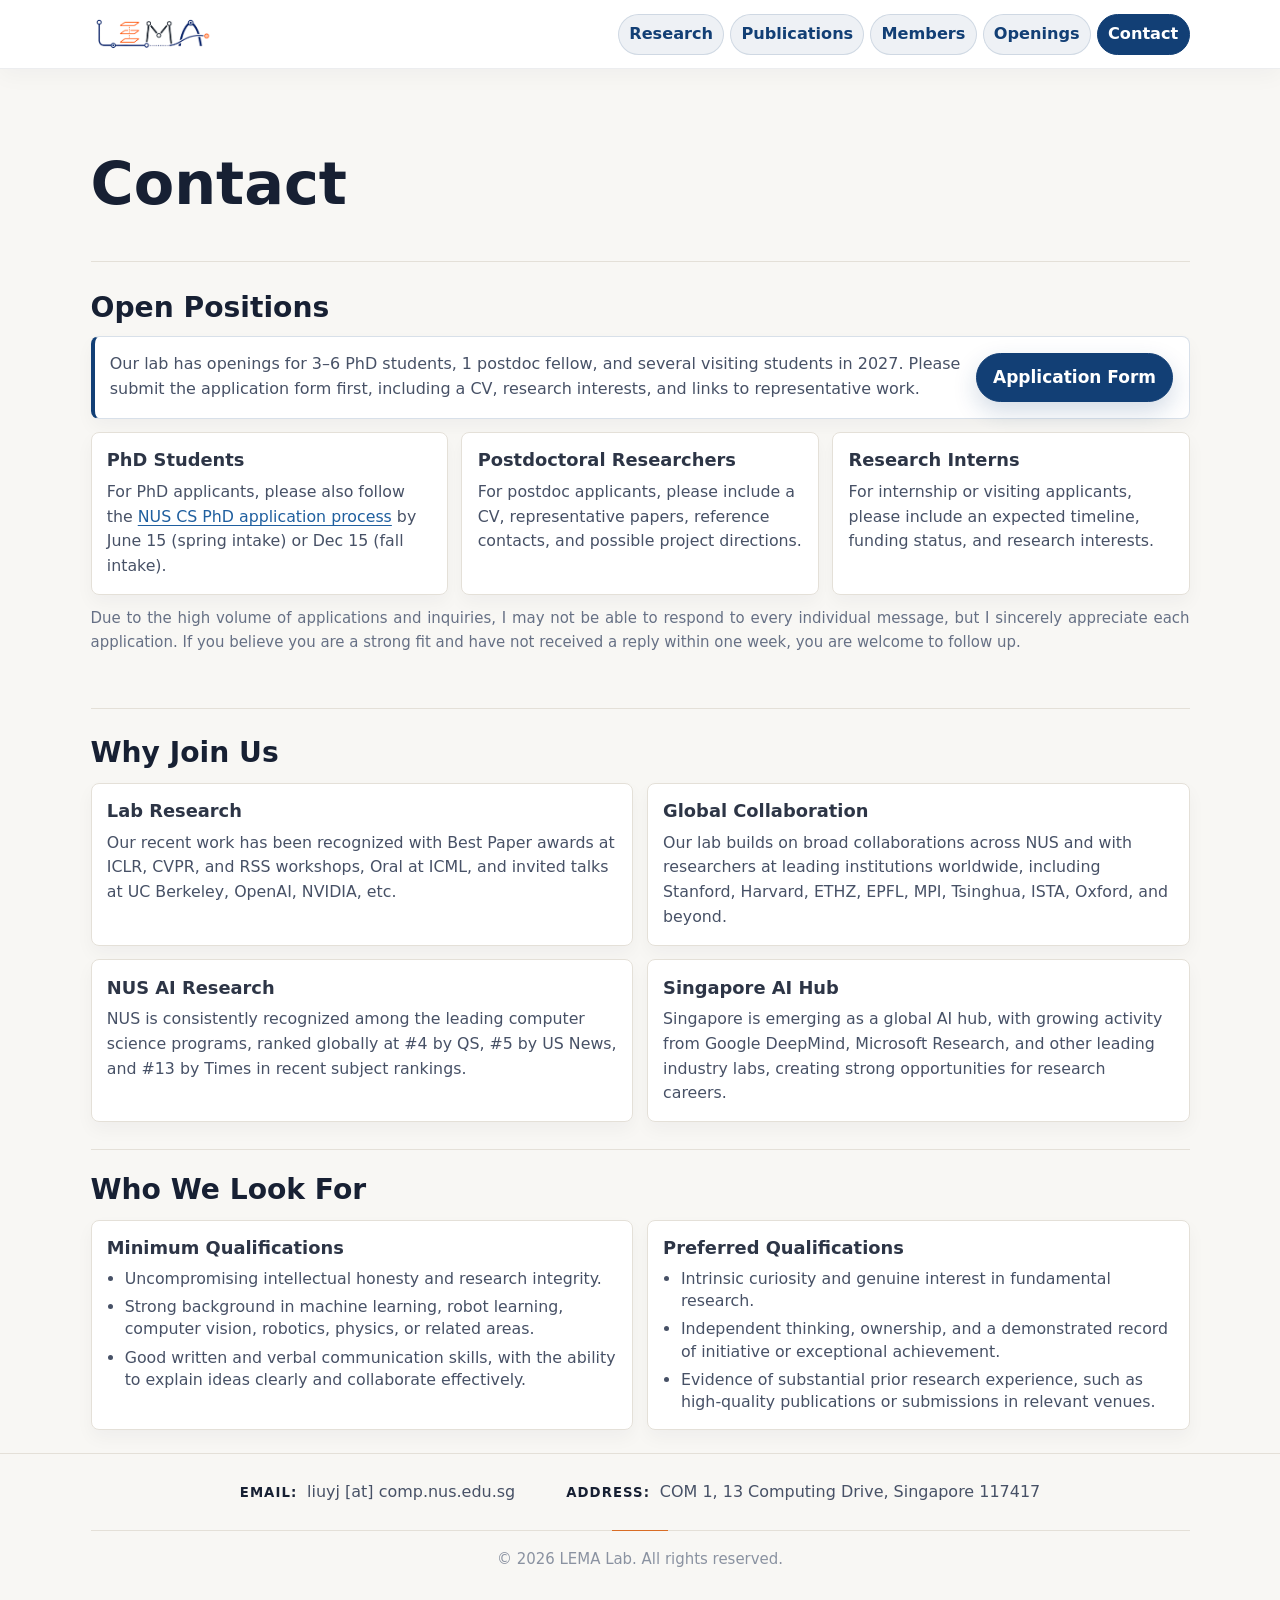
==== contact.html @ c8503636 "Built site for gh-pages" ====
<!DOCTYPE html>
<html xmlns="http://www.w3.org/1999/xhtml" lang="en" xml:lang="en"><head>

<meta charset="utf-8">
<meta name="generator" content="quarto-1.9.38">

<meta name="viewport" content="width=device-width, initial-scale=1.0, user-scalable=yes">

<meta name="description" content="Contact and recruiting information for LEMA Lab at the National University of Singapore.">

<title>Contact – LEMA Lab</title>
<style>
/* Default styles provided by pandoc.
** See https://pandoc.org/MANUAL.html#variables-for-html for config info.
*/
code{white-space: pre-wrap;}
span.smallcaps{font-variant: small-caps;}
div.columns{display: flex; gap: min(4vw, 1.5em);}
div.column{flex: auto; overflow-x: auto;}
div.hanging-indent{margin-left: 1.5em; text-indent: -1.5em;}
ul.task-list{list-style: none;}
ul.task-list li input[type="checkbox"] {
  width: 0.8em;
  margin: 0 0.8em 0.2em -1em; /* quarto-specific, see https://github.com/quarto-dev/quarto-cli/issues/4556 */ 
  vertical-align: middle;
}
</style>


<script src="site_libs/quarto-nav/quarto-nav.js"></script>
<script src="site_libs/quarto-nav/headroom.min.js"></script>
<script src="site_libs/clipboard/clipboard.min.js"></script>
<script src="site_libs/quarto-html/quarto.js" type="module"></script>
<script src="site_libs/quarto-html/tabsets/tabsets.js" type="module"></script>
<script src="site_libs/quarto-html/popper.min.js"></script>
<script src="site_libs/quarto-html/tippy.umd.min.js"></script>
<link href="site_libs/quarto-html/tippy.css" rel="stylesheet">
<link href="site_libs/quarto-html/quarto-syntax-highlighting-15634bcf2e68342d4ad2dfa704d543f6.css" rel="stylesheet" id="quarto-text-highlighting-styles">
<script src="site_libs/bootstrap/bootstrap.min.js"></script>
<link href="site_libs/bootstrap/bootstrap-icons.css" rel="stylesheet">
<link href="site_libs/bootstrap/bootstrap-5aab23c3604a53a298ae22b3d531b8c1.min.css" rel="stylesheet" append-hash="true" id="quarto-bootstrap" data-mode="light">
<script id="quarto-search-options" type="application/json">{
  "language": {
    "search-no-results-text": "No results",
    "search-matching-documents-text": "matching documents",
    "search-copy-link-title": "Copy link to search",
    "search-hide-matches-text": "Hide additional matches",
    "search-more-match-text": "more match in this document",
    "search-more-matches-text": "more matches in this document",
    "search-clear-button-title": "Clear",
    "search-text-placeholder": "",
    "search-detached-cancel-button-title": "Cancel",
    "search-submit-button-title": "Submit",
    "search-label": "Search"
  }
}</script>
<style>html{ scroll-behavior: smooth; }</style>


</head>

<body class="nav-fixed quarto-light">

<div id="quarto-search-results"></div>
  <header id="quarto-header" class="headroom fixed-top">
    <nav class="navbar navbar-expand-lg " data-bs-theme="dark">
      <div class="navbar-container container-fluid">
      <div class="navbar-brand-container mx-auto">
    <a href="./index.html" class="navbar-brand navbar-brand-logo">
    <img src="./images/lema.png" alt="LEMA Lab" class="navbar-logo light-content">
    <img src="./images/lema.png" alt="LEMA Lab" class="navbar-logo dark-content">
    </a>
    <a class="navbar-brand" href="./index.html">
    <span class="navbar-title">LEMA Lab</span>
    </a>
  </div>
          <button class="navbar-toggler" type="button" data-bs-toggle="collapse" data-bs-target="#navbarCollapse" aria-controls="navbarCollapse" role="menu" aria-expanded="false" aria-label="Toggle navigation" onclick="if (window.quartoToggleHeadroom) { window.quartoToggleHeadroom(); }">
  <span class="navbar-toggler-icon"></span>
</button>
          <div class="collapse navbar-collapse" id="navbarCollapse">
            <ul class="navbar-nav navbar-nav-scroll ms-auto">
  <li class="nav-item">
    <a class="nav-link" href="./index.html#research"> 
<span class="menu-text">Research</span></a>
  </li>  
  <li class="nav-item">
    <a class="nav-link" href="./index.html#publications"> 
<span class="menu-text">Publications</span></a>
  </li>  
  <li class="nav-item">
    <a class="nav-link" href="./index.html#members"> 
<span class="menu-text">Members</span></a>
  </li>  
  <li class="nav-item">
    <a class="nav-link" href="./contact.html#openings"> 
<span class="menu-text">Openings</span></a>
  </li>  
  <li class="nav-item">
    <a class="nav-link active" href="./contact.html" aria-current="page"> 
<span class="menu-text">Contact</span></a>
  </li>  
</ul>
          </div> <!-- /navcollapse -->
            <div class="quarto-navbar-tools">
</div>
      </div> <!-- /container-fluid -->
    </nav>
</header>
<!-- content -->
<div id="quarto-content" class="quarto-container page-columns page-rows-contents page-layout-full page-navbar">
<!-- sidebar -->
<!-- margin-sidebar -->
    
<!-- main -->
<main class="content column-page" id="quarto-document-content">

<header id="title-block-header" class="quarto-title-block default">
<div class="quarto-title">
<h1 class="title">Contact</h1>
</div>

<div>
  <div class="description">
    Contact and recruiting information for LEMA Lab at the National University of Singapore.
  </div>
</div>


<div class="quarto-title-meta column-page">

    
  
    
  </div>
  


</header>


<section id="contact" class="level1 page-hero">
<h1>Contact</h1>
</section>
<section id="openings">
<section id="open-positions" class="level2 section-heading">
<h2 data-anchor-id="open-positions">Open Positions</h2>
</section>
<div class="application-callout">
<div class="application-copy">
<p>Our lab has openings for 3–6 PhD students, 1 postdoc fellow, and several visiting students in 2027. Please submit the application form first, including a CV, research interests, and links to representative work.</p>
</div>
<div class="application-action">
<p><a href="https://forms.office.com/r/xrW0nmy1Gi?origin=lprLink" class="btn btn-primary">Application Form</a></p>
</div>
</div>
<div class="opportunity-grid">
<section id="phd-students" class="level3 opportunity-card">
<h3 data-anchor-id="phd-students">PhD Students</h3>
<p>For PhD applicants, please also follow the <a href="https://www.comp.nus.edu.sg/programmes/pg/phdcs/application/#deadline">NUS CS PhD application process</a> by June 15 (spring intake) or Dec 15 (fall intake).</p>
</section>
<section id="postdoctoral-researchers" class="level3 opportunity-card">
<h3 data-anchor-id="postdoctoral-researchers">Postdoctoral Researchers</h3>
<p>For postdoc applicants, please include a CV, representative papers, reference contacts, and possible project directions.</p>
</section>
<section id="research-interns" class="level3 opportunity-card">
<h3 data-anchor-id="research-interns">Research Interns</h3>
<p>For internship or visiting applicants, please include an expected timeline, funding status, and research interests.</p>
</section>
</div>
<div class="application-note">
<p>Due to the high volume of applications and inquiries, I may not be able to respond to every individual message, but I sincerely appreciate each application. If you believe you are a strong fit and have not received a reply within one week, you are welcome to follow up.</p>
</div>
</section>
<section class="why-section">
<section id="why-join-us" class="level2 section-heading">
<h2 data-anchor-id="why-join-us">Why Join Us</h2>
</section>
<div class="why-grid">
<section id="lab-research" class="level3 why-card">
<h3 data-anchor-id="lab-research">Lab Research</h3>
<p>Our recent work has been recognized with Best Paper awards at ICLR, CVPR, and RSS workshops, Oral at ICML, and invited talks at UC Berkeley, OpenAI, NVIDIA, etc.</p>
</section>
<section id="global-collaboration" class="level3 why-card">
<h3 data-anchor-id="global-collaboration">Global Collaboration</h3>
<p>Our lab builds on broad collaborations across NUS and with researchers at leading institutions worldwide, including Stanford, Harvard, ETHZ, EPFL, MPI, Tsinghua, ISTA, Oxford, and beyond.</p>
</section>
<section id="nus-ai-research" class="level3 why-card">
<h3 data-anchor-id="nus-ai-research">NUS AI Research</h3>
<p>NUS is consistently recognized among the leading computer science programs, ranked globally at #4 by QS, #5 by US News, and #13 by Times in recent subject rankings.</p>
</section>
<section id="singapore-ai-hub" class="level3 why-card">
<h3 data-anchor-id="singapore-ai-hub">Singapore AI Hub</h3>
<p>Singapore is emerging as a global AI hub, with growing activity from Google DeepMind, Microsoft Research, and other leading industry labs, creating strong opportunities for research careers.</p>
</section>
</div>
</section>
<section class="look-for-section">
<section id="who-we-look-for" class="level2 section-heading">
<h2 data-anchor-id="who-we-look-for">Who We Look For</h2>
</section>
<div class="qualification-grid">
<section id="minimum-qualifications" class="level3 qualification-card">
<h3 data-anchor-id="minimum-qualifications">Minimum Qualifications</h3>
<ul>
<li>Uncompromising intellectual honesty and research integrity.</li>
<li>Strong background in machine learning, robot learning, computer vision, robotics, physics, or related areas.</li>
<li>Good written and verbal communication skills, with the ability to explain ideas clearly and collaborate effectively.</li>
</ul>
</section>
<section id="preferred-qualifications" class="level3 qualification-card">
<h3 data-anchor-id="preferred-qualifications">Preferred Qualifications</h3>
<ul>
<li>Intrinsic curiosity and genuine interest in fundamental research.</li>
<li>Independent thinking, ownership, and a demonstrated record of initiative or exceptional achievement.</li>
<li>Evidence of substantial prior research experience, such as high-quality publications or submissions in relevant venues.</li>
</ul>
</section>
</div>
</section>
<section class="contact-overview">
<div class="contact-card general-contact">
<div class="contact-details">
<div class="contact-detail">
<p><strong>Email:</strong> liuyj [at] comp.nus.edu.sg</p>
</div>
<div class="contact-detail">
<p><strong>Address:</strong> COM 1, 13 Computing Drive, Singapore 117417</p>
</div>
</div>
</div>
</section>
<div class="site-footer">
<div class="footer-copyright">
<p>© 2026 LEMA Lab. All rights reserved.</p>
</div>
</div>



</main> <!-- /main -->
<script id="quarto-html-after-body" type="application/javascript">
  window.document.addEventListener("DOMContentLoaded", function (event) {
    const isCodeAnnotation = (el) => {
      for (const clz of el.classList) {
        if (clz.startsWith('code-annotation-')) {                     
          return true;
        }
      }
      return false;
    }
    const onCopySuccess = function(e) {
      // button target
      const button = e.trigger;
      // don't keep focus
      button.blur();
      // flash "checked"
      button.classList.add('code-copy-button-checked');
      var currentTitle = button.getAttribute("title");
      button.setAttribute("title", "Copied!");
      let tooltip;
      if (window.bootstrap) {
        button.setAttribute("data-bs-toggle", "tooltip");
        button.setAttribute("data-bs-placement", "left");
        button.setAttribute("data-bs-title", "Copied!");
        tooltip = new bootstrap.Tooltip(button, 
          { trigger: "manual", 
            customClass: "code-copy-button-tooltip",
            offset: [0, -8]});
        tooltip.show();    
      }
      setTimeout(function() {
        if (tooltip) {
          tooltip.hide();
          button.removeAttribute("data-bs-title");
          button.removeAttribute("data-bs-toggle");
          button.removeAttribute("data-bs-placement");
        }
        button.setAttribute("title", currentTitle);
        button.classList.remove('code-copy-button-checked');
      }, 1000);
      // clear code selection
      e.clearSelection();
    }
    const getTextToCopy = function(trigger) {
      const outerScaffold = trigger.parentElement.cloneNode(true);
      const codeEl = outerScaffold.querySelector('code');
      for (const childEl of codeEl.children) {
        if (isCodeAnnotation(childEl)) {
          childEl.remove();
        }
      }
      return codeEl.innerText;
    }
    const clipboard = new window.ClipboardJS('.code-copy-button:not([data-in-quarto-modal])', {
      text: getTextToCopy
    });
    clipboard.on('success', onCopySuccess);
    if (window.document.getElementById('quarto-embedded-source-code-modal')) {
      const clipboardModal = new window.ClipboardJS('.code-copy-button[data-in-quarto-modal]', {
        text: getTextToCopy,
        container: window.document.getElementById('quarto-embedded-source-code-modal')
      });
      clipboardModal.on('success', onCopySuccess);
    }
      var localhostRegex = new RegExp(/^(?:http|https):\/\/localhost\:?[0-9]*\//);
      var mailtoRegex = new RegExp(/^mailto:/);
        var filterRegex = new RegExp("https:\/\/lema-nus\.github\.io\/");
      var isInternal = (href) => {
          return filterRegex.test(href) || localhostRegex.test(href) || mailtoRegex.test(href);
      }
      // Inspect non-navigation links and adorn them if external
     var links = window.document.querySelectorAll('a[href]:not(.nav-link):not(.navbar-brand):not(.toc-action):not(.sidebar-link):not(.sidebar-item-toggle):not(.pagination-link):not(.no-external):not([aria-hidden]):not(.dropdown-item):not(.quarto-navigation-tool):not(.about-link)');
      for (var i=0; i<links.length; i++) {
        const link = links[i];
        if (!isInternal(link.href)) {
          // undo the damage that might have been done by quarto-nav.js in the case of
          // links that we want to consider external
          if (link.dataset.originalHref !== undefined) {
            link.href = link.dataset.originalHref;
          }
            // target, if specified
            link.setAttribute("target", "_blank");
            if (link.getAttribute("rel") === null) {
              link.setAttribute("rel", "noopener");
            }
        }
      }
    function tippyHover(el, contentFn, onTriggerFn, onUntriggerFn) {
      const config = {
        allowHTML: true,
        maxWidth: 500,
        delay: 100,
        arrow: false,
        appendTo: function(el) {
            return el.parentElement;
        },
        interactive: true,
        interactiveBorder: 10,
        theme: 'quarto',
        placement: 'bottom-start',
      };
      if (contentFn) {
        config.content = contentFn;
      }
      if (onTriggerFn) {
        config.onTrigger = onTriggerFn;
      }
      if (onUntriggerFn) {
        config.onUntrigger = onUntriggerFn;
      }
      window.tippy(el, config); 
    }
    const noterefs = window.document.querySelectorAll('a[role="doc-noteref"]');
    for (var i=0; i<noterefs.length; i++) {
      const ref = noterefs[i];
      tippyHover(ref, function() {
        // use id or data attribute instead here
        let href = ref.getAttribute('data-footnote-href') || ref.getAttribute('href');
        try { href = new URL(href).hash; } catch {}
        const id = href.replace(/^#\/?/, "");
        const note = window.document.getElementById(id);
        if (note) {
          return note.innerHTML;
        } else {
          return "";
        }
      });
    }
    const xrefs = window.document.querySelectorAll('a.quarto-xref');
    const processXRef = (id, note) => {
      // Strip column container classes
      const stripColumnClz = (el) => {
        el.classList.remove("page-full", "page-columns");
        if (el.children) {
          for (const child of el.children) {
            stripColumnClz(child);
          }
        }
      }
      stripColumnClz(note)
      if (id === null || id.startsWith('sec-')) {
        // Special case sections, only their first couple elements
        const container = document.createElement("div");
        if (note.children && note.children.length > 2) {
          container.appendChild(note.children[0].cloneNode(true));
          for (let i = 1; i < note.children.length; i++) {
            const child = note.children[i];
            if (child.tagName === "P" && child.innerText === "") {
              continue;
            } else {
              container.appendChild(child.cloneNode(true));
              break;
            }
          }
          if (window.Quarto?.typesetMath) {
            window.Quarto.typesetMath(container);
          }
          return container.innerHTML
        } else {
          if (window.Quarto?.typesetMath) {
            window.Quarto.typesetMath(note);
          }
          return note.innerHTML;
        }
      } else {
        // Remove any anchor links if they are present
        const anchorLink = note.querySelector('a.anchorjs-link');
        if (anchorLink) {
          anchorLink.remove();
        }
        if (window.Quarto?.typesetMath) {
          window.Quarto.typesetMath(note);
        }
        if (note.classList.contains("callout")) {
          return note.outerHTML;
        } else {
          return note.innerHTML;
        }
      }
    }
    for (var i=0; i<xrefs.length; i++) {
      const xref = xrefs[i];
      tippyHover(xref, undefined, function(instance) {
        instance.disable();
        let url = xref.getAttribute('href');
        let hash = undefined; 
        if (url.startsWith('#')) {
          hash = url;
        } else {
          try { hash = new URL(url).hash; } catch {}
        }
        if (hash) {
          const id = hash.replace(/^#\/?/, "");
          const note = window.document.getElementById(id);
          if (note !== null) {
            try {
              const html = processXRef(id, note.cloneNode(true));
              instance.setContent(html);
            } finally {
              instance.enable();
              instance.show();
            }
          } else {
            // See if we can fetch this
            fetch(url.split('#')[0])
            .then(res => res.text())
            .then(html => {
              const parser = new DOMParser();
              const htmlDoc = parser.parseFromString(html, "text/html");
              const note = htmlDoc.getElementById(id);
              if (note !== null) {
                const html = processXRef(id, note);
                instance.setContent(html);
              } 
            }).finally(() => {
              instance.enable();
              instance.show();
            });
          }
        } else {
          // See if we can fetch a full url (with no hash to target)
          // This is a special case and we should probably do some content thinning / targeting
          fetch(url)
          .then(res => res.text())
          .then(html => {
            const parser = new DOMParser();
            const htmlDoc = parser.parseFromString(html, "text/html");
            const note = htmlDoc.querySelector('main.content');
            if (note !== null) {
              // This should only happen for chapter cross references
              // (since there is no id in the URL)
              // remove the first header
              if (note.children.length > 0 && note.children[0].tagName === "HEADER") {
                note.children[0].remove();
              }
              const html = processXRef(null, note);
              instance.setContent(html);
            } 
          }).finally(() => {
            instance.enable();
            instance.show();
          });
        }
      }, function(instance) {
      });
    }
        let selectedAnnoteEl;
        const selectorForAnnotation = ( cell, annotation) => {
          let cellAttr = 'data-code-cell="' + cell + '"';
          let lineAttr = 'data-code-annotation="' +  annotation + '"';
          const selector = 'span[' + cellAttr + '][' + lineAttr + ']';
          return selector;
        }
        const selectCodeLines = (annoteEl) => {
          const doc = window.document;
          const targetCell = annoteEl.getAttribute("data-target-cell");
          const targetAnnotation = annoteEl.getAttribute("data-target-annotation");
          const annoteSpan = window.document.querySelector(selectorForAnnotation(targetCell, targetAnnotation));
          const lines = annoteSpan.getAttribute("data-code-lines").split(",");
          const lineIds = lines.map((line) => {
            return targetCell + "-" + line;
          })
          let top = null;
          let height = null;
          let parent = null;
          if (lineIds.length > 0) {
              //compute the position of the single el (top and bottom and make a div)
              const el = window.document.getElementById(lineIds[0]);
              top = el.offsetTop;
              height = el.offsetHeight;
              parent = el.parentElement.parentElement;
            if (lineIds.length > 1) {
              const lastEl = window.document.getElementById(lineIds[lineIds.length - 1]);
              const bottom = lastEl.offsetTop + lastEl.offsetHeight;
              height = bottom - top;
            }
            if (top !== null && height !== null && parent !== null) {
              // cook up a div (if necessary) and position it 
              let div = window.document.getElementById("code-annotation-line-highlight");
              if (div === null) {
                div = window.document.createElement("div");
                div.setAttribute("id", "code-annotation-line-highlight");
                div.style.position = 'absolute';
                parent.appendChild(div);
              }
              div.style.top = top - 2 + "px";
              div.style.height = height + 4 + "px";
              div.style.left = 0;
              let gutterDiv = window.document.getElementById("code-annotation-line-highlight-gutter");
              if (gutterDiv === null) {
                gutterDiv = window.document.createElement("div");
                gutterDiv.setAttribute("id", "code-annotation-line-highlight-gutter");
                gutterDiv.style.position = 'absolute';
                const codeCell = window.document.getElementById(targetCell);
                const gutter = codeCell.querySelector('.code-annotation-gutter');
                gutter.appendChild(gutterDiv);
              }
              gutterDiv.style.top = top - 2 + "px";
              gutterDiv.style.height = height + 4 + "px";
            }
            selectedAnnoteEl = annoteEl;
          }
        };
        const unselectCodeLines = () => {
          const elementsIds = ["code-annotation-line-highlight", "code-annotation-line-highlight-gutter"];
          elementsIds.forEach((elId) => {
            const div = window.document.getElementById(elId);
            if (div) {
              div.remove();
            }
          });
          selectedAnnoteEl = undefined;
        };
          // Handle positioning of the toggle
      window.addEventListener(
        "resize",
        throttle(() => {
          elRect = undefined;
          if (selectedAnnoteEl) {
            selectCodeLines(selectedAnnoteEl);
          }
        }, 10)
      );
      function throttle(fn, ms) {
      let throttle = false;
      let timer;
        return (...args) => {
          if(!throttle) { // first call gets through
              fn.apply(this, args);
              throttle = true;
          } else { // all the others get throttled
              if(timer) clearTimeout(timer); // cancel #2
              timer = setTimeout(() => {
                fn.apply(this, args);
                timer = throttle = false;
              }, ms);
          }
        };
      }
        // Attach click handler to the DT
        const annoteDls = window.document.querySelectorAll('dt[data-target-cell]');
        for (const annoteDlNode of annoteDls) {
          annoteDlNode.addEventListener('click', (event) => {
            const clickedEl = event.target;
            if (clickedEl !== selectedAnnoteEl) {
              unselectCodeLines();
              const activeEl = window.document.querySelector('dt[data-target-cell].code-annotation-active');
              if (activeEl) {
                activeEl.classList.remove('code-annotation-active');
              }
              selectCodeLines(clickedEl);
              clickedEl.classList.add('code-annotation-active');
            } else {
              // Unselect the line
              unselectCodeLines();
              clickedEl.classList.remove('code-annotation-active');
            }
          });
        }
    const findCites = (el) => {
      const parentEl = el.parentElement;
      if (parentEl) {
        const cites = parentEl.dataset.cites;
        if (cites) {
          return {
            el,
            cites: cites.split(' ')
          };
        } else {
          return findCites(el.parentElement)
        }
      } else {
        return undefined;
      }
    };
    var bibliorefs = window.document.querySelectorAll('a[role="doc-biblioref"]');
    for (var i=0; i<bibliorefs.length; i++) {
      const ref = bibliorefs[i];
      const citeInfo = findCites(ref);
      if (citeInfo) {
        tippyHover(citeInfo.el, function() {
          var popup = window.document.createElement('div');
          citeInfo.cites.forEach(function(cite) {
            var citeDiv = window.document.createElement('div');
            citeDiv.classList.add('hanging-indent');
            citeDiv.classList.add('csl-entry');
            var biblioDiv = window.document.getElementById('ref-' + cite);
            if (biblioDiv) {
              citeDiv.innerHTML = biblioDiv.innerHTML;
            }
            popup.appendChild(citeDiv);
          });
          return popup.innerHTML;
        });
      }
    }
  });
  </script>
</div> <!-- /content -->




<script src="site_libs/quarto-html/zenscroll-min.js"></script>
</body></html>
---- site_libs/quarto-html/tippy.css ----
.tippy-box[data-animation=fade][data-state=hidden]{opacity:0}[data-tippy-root]{max-width:calc(100vw - 10px)}.tippy-box{position:relative;background-color:#333;color:#fff;border-radius:4px;font-size:14px;line-height:1.4;white-space:normal;outline:0;transition-property:transform,visibility,opacity}.tippy-box[data-placement^=top]>.tippy-arrow{bottom:0}.tippy-box[data-placement^=top]>.tippy-arrow:before{bottom:-7px;left:0;border-width:8px 8px 0;border-top-color:initial;transform-origin:center top}.tippy-box[data-placement^=bottom]>.tippy-arrow{top:0}.tippy-box[data-placement^=bottom]>.tippy-arrow:before{top:-7px;left:0;border-width:0 8px 8px;border-bottom-color:initial;transform-origin:center bottom}.tippy-box[data-placement^=left]>.tippy-arrow{right:0}.tippy-box[data-placement^=left]>.tippy-arrow:before{border-width:8px 0 8px 8px;border-left-color:initial;right:-7px;transform-origin:center left}.tippy-box[data-placement^=right]>.tippy-arrow{left:0}.tippy-box[data-placement^=right]>.tippy-arrow:before{left:-7px;border-width:8px 8px 8px 0;border-right-color:initial;transform-origin:center right}.tippy-box[data-inertia][data-state=visible]{transition-timing-function:cubic-bezier(.54,1.5,.38,1.11)}.tippy-arrow{width:16px;height:16px;color:#333}.tippy-arrow:before{content:"";position:absolute;border-color:transparent;border-style:solid}.tippy-content{position:relative;padding:5px 9px;z-index:1}
---- site_libs/quarto-html/quarto-syntax-highlighting-15634bcf2e68342d4ad2dfa704d543f6.css ----
/* quarto syntax highlight colors */
:root {
  --quarto-hl-ot-color: #003B4F;
  --quarto-hl-at-color: #657422;
  --quarto-hl-ss-color: #20794D;
  --quarto-hl-an-color: #5E5E5E;
  --quarto-hl-fu-color: #4758AB;
  --quarto-hl-st-color: #20794D;
  --quarto-hl-cf-color: #003B4F;
  --quarto-hl-op-color: #5E5E5E;
  --quarto-hl-er-color: #AD0000;
  --quarto-hl-bn-color: #AD0000;
  --quarto-hl-al-color: #AD0000;
  --quarto-hl-va-color: #111111;
  --quarto-hl-bu-color: inherit;
  --quarto-hl-ex-color: inherit;
  --quarto-hl-pp-color: #AD0000;
  --quarto-hl-in-color: #5E5E5E;
  --quarto-hl-vs-color: #20794D;
  --quarto-hl-wa-color: #5E5E5E;
  --quarto-hl-do-color: #5E5E5E;
  --quarto-hl-im-color: #00769E;
  --quarto-hl-ch-color: #20794D;
  --quarto-hl-dt-color: #AD0000;
  --quarto-hl-fl-color: #AD0000;
  --quarto-hl-co-color: #5E5E5E;
  --quarto-hl-cv-color: #5E5E5E;
  --quarto-hl-cn-color: #8f5902;
  --quarto-hl-sc-color: #5E5E5E;
  --quarto-hl-dv-color: #AD0000;
  --quarto-hl-kw-color: #003B4F;
}

/* other quarto variables */
:root {
  --quarto-font-monospace: SFMono-Regular, Menlo, Monaco, Consolas, "Liberation Mono", "Courier New", monospace;
}

/* syntax highlight based on Pandoc's rules */
pre > code.sourceCode > span {
  color: #003B4F;
}

code.sourceCode > span {
  color: #003B4F;
}

div.sourceCode,
div.sourceCode pre.sourceCode {
  color: #003B4F;
}

/* Normal */
code span {
  color: #003B4F;
}

/* Alert */
code span.al {
  color: #AD0000;
  font-style: inherit;
}

/* Annotation */
code span.an {
  color: #5E5E5E;
  font-style: inherit;
}

/* Attribute */
code span.at {
  color: #657422;
  font-style: inherit;
}

/* BaseN */
code span.bn {
  color: #AD0000;
  font-style: inherit;
}

/* BuiltIn */
code span.bu {
  font-style: inherit;
}

/* ControlFlow */
code span.cf {
  color: #003B4F;
  font-weight: bold;
  font-style: inherit;
}

/* Char */
code span.ch {
  color: #20794D;
  font-style: inherit;
}

/* Constant */
code span.cn {
  color: #8f5902;
  font-style: inherit;
}

/* Comment */
code span.co {
  color: #5E5E5E;
  font-style: inherit;
}

/* CommentVar */
code span.cv {
  color: #5E5E5E;
  font-style: italic;
}

/* Documentation */
code span.do {
  color: #5E5E5E;
  font-style: italic;
}

/* DataType */
code span.dt {
  color: #AD0000;
  font-style: inherit;
}

/* DecVal */
code span.dv {
  color: #AD0000;
  font-style: inherit;
}

/* Error */
code span.er {
  color: #AD0000;
  font-style: inherit;
}

/* Extension */
code span.ex {
  font-style: inherit;
}

/* Float */
code span.fl {
  color: #AD0000;
  font-style: inherit;
}

/* Function */
code span.fu {
  color: #4758AB;
  font-style: inherit;
}

/* Import */
code span.im {
  color: #00769E;
  font-style: inherit;
}

/* Information */
code span.in {
  color: #5E5E5E;
  font-style: inherit;
}

/* Keyword */
code span.kw {
  color: #003B4F;
  font-weight: bold;
  font-style: inherit;
}

/* Operator */
code span.op {
  color: #5E5E5E;
  font-style: inherit;
}

/* Other */
code span.ot {
  color: #003B4F;
  font-style: inherit;
}

/* Preprocessor */
code span.pp {
  color: #AD0000;
  font-style: inherit;
}

/* SpecialChar */
code span.sc {
  color: #5E5E5E;
  font-style: inherit;
}

/* SpecialString */
code span.ss {
  color: #20794D;
  font-style: inherit;
}

/* String */
code span.st {
  color: #20794D;
  font-style: inherit;
}

/* Variable */
code span.va {
  color: #111111;
  font-style: inherit;
}

/* VerbatimString */
code span.vs {
  color: #20794D;
  font-style: inherit;
}

/* Warning */
code span.wa {
  color: #5E5E5E;
  font-style: italic;
}

.prevent-inlining {
  content: "</";
}

/*# sourceMappingURL=f23921c56f73e400b49028c9186a1aa0.css.map */
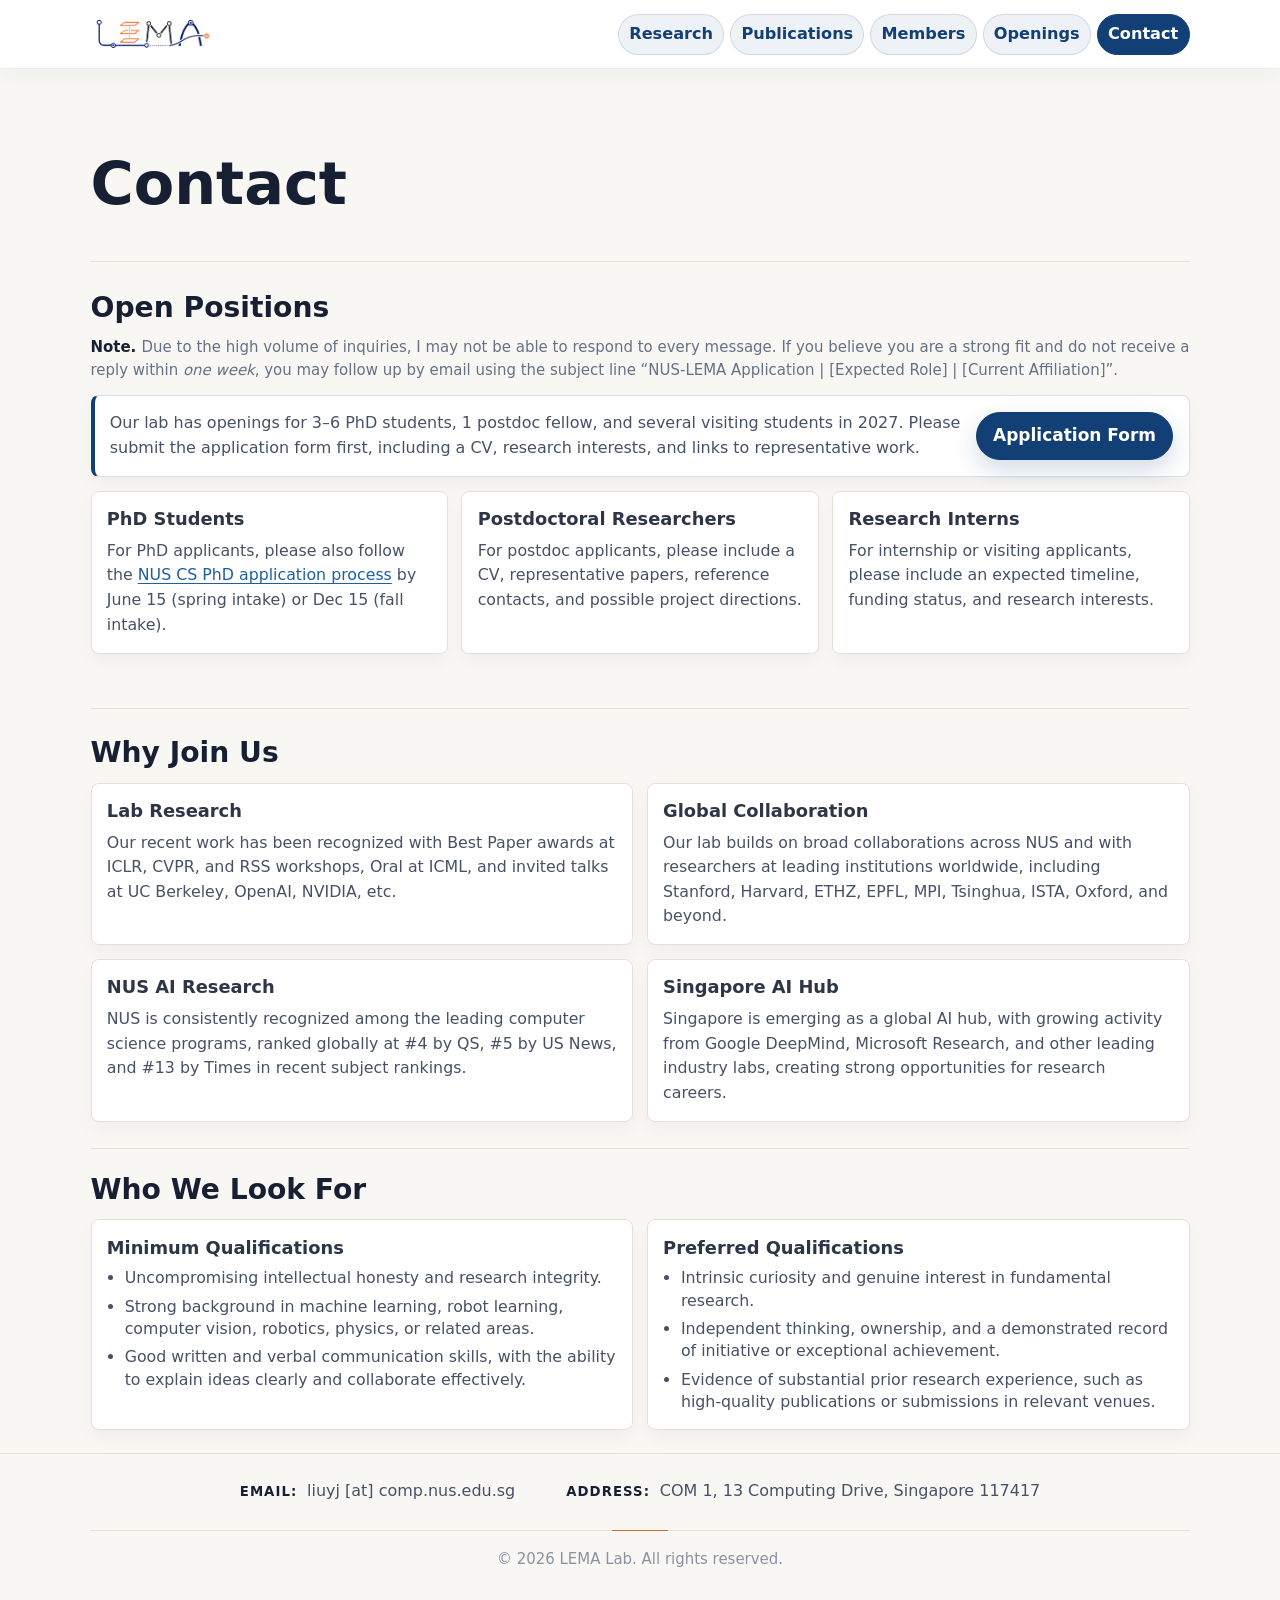
==== commit 5ed333e1: "Built site for gh-pages" ====
--- a/contact.html
+++ b/contact.html
@@ -38,7 +38,7 @@
 <link href="site_libs/quarto-html/quarto-syntax-highlighting-15634bcf2e68342d4ad2dfa704d543f6.css" rel="stylesheet" id="quarto-text-highlighting-styles">
 <script src="site_libs/bootstrap/bootstrap.min.js"></script>
 <link href="site_libs/bootstrap/bootstrap-icons.css" rel="stylesheet">
-<link href="site_libs/bootstrap/bootstrap-5aab23c3604a53a298ae22b3d531b8c1.min.css" rel="stylesheet" append-hash="true" id="quarto-bootstrap" data-mode="light">
+<link href="site_libs/bootstrap/bootstrap-109e9772717ea4e50b9d8a445b04afdc.min.css" rel="stylesheet" append-hash="true" id="quarto-bootstrap" data-mode="light">
 <script id="quarto-search-options" type="application/json">{
   "language": {
     "search-no-results-text": "No results",
@@ -145,6 +145,9 @@
 <section id="open-positions" class="level2 section-heading">
 <h2 data-anchor-id="open-positions">Open Positions</h2>
 </section>
+<div class="application-note">
+<p>Due to the high volume of inquiries, I may not be able to respond to every message. If you believe you are a strong fit and do not receive a reply within <span class="followup-window">one week</span>, you may follow up by email using the subject line “NUS-LEMA Application | [Expected Role] | [Current Affiliation]”.</p>
+</div>
 <div class="application-callout">
 <div class="application-copy">
 <p>Our lab has openings for 3–6 PhD students, 1 postdoc fellow, and several visiting students in 2027. Please submit the application form first, including a CV, research interests, and links to representative work.</p>
@@ -166,9 +169,6 @@
 <h3 data-anchor-id="research-interns">Research Interns</h3>
 <p>For internship or visiting applicants, please include an expected timeline, funding status, and research interests.</p>
 </section>
-</div>
-<div class="application-note">
-<p>Due to the high volume of applications and inquiries, I may not be able to respond to every individual message, but I sincerely appreciate each application. If you believe you are a strong fit and have not received a reply within one week, you are welcome to follow up.</p>
 </div>
 </section>
 <section class="why-section">
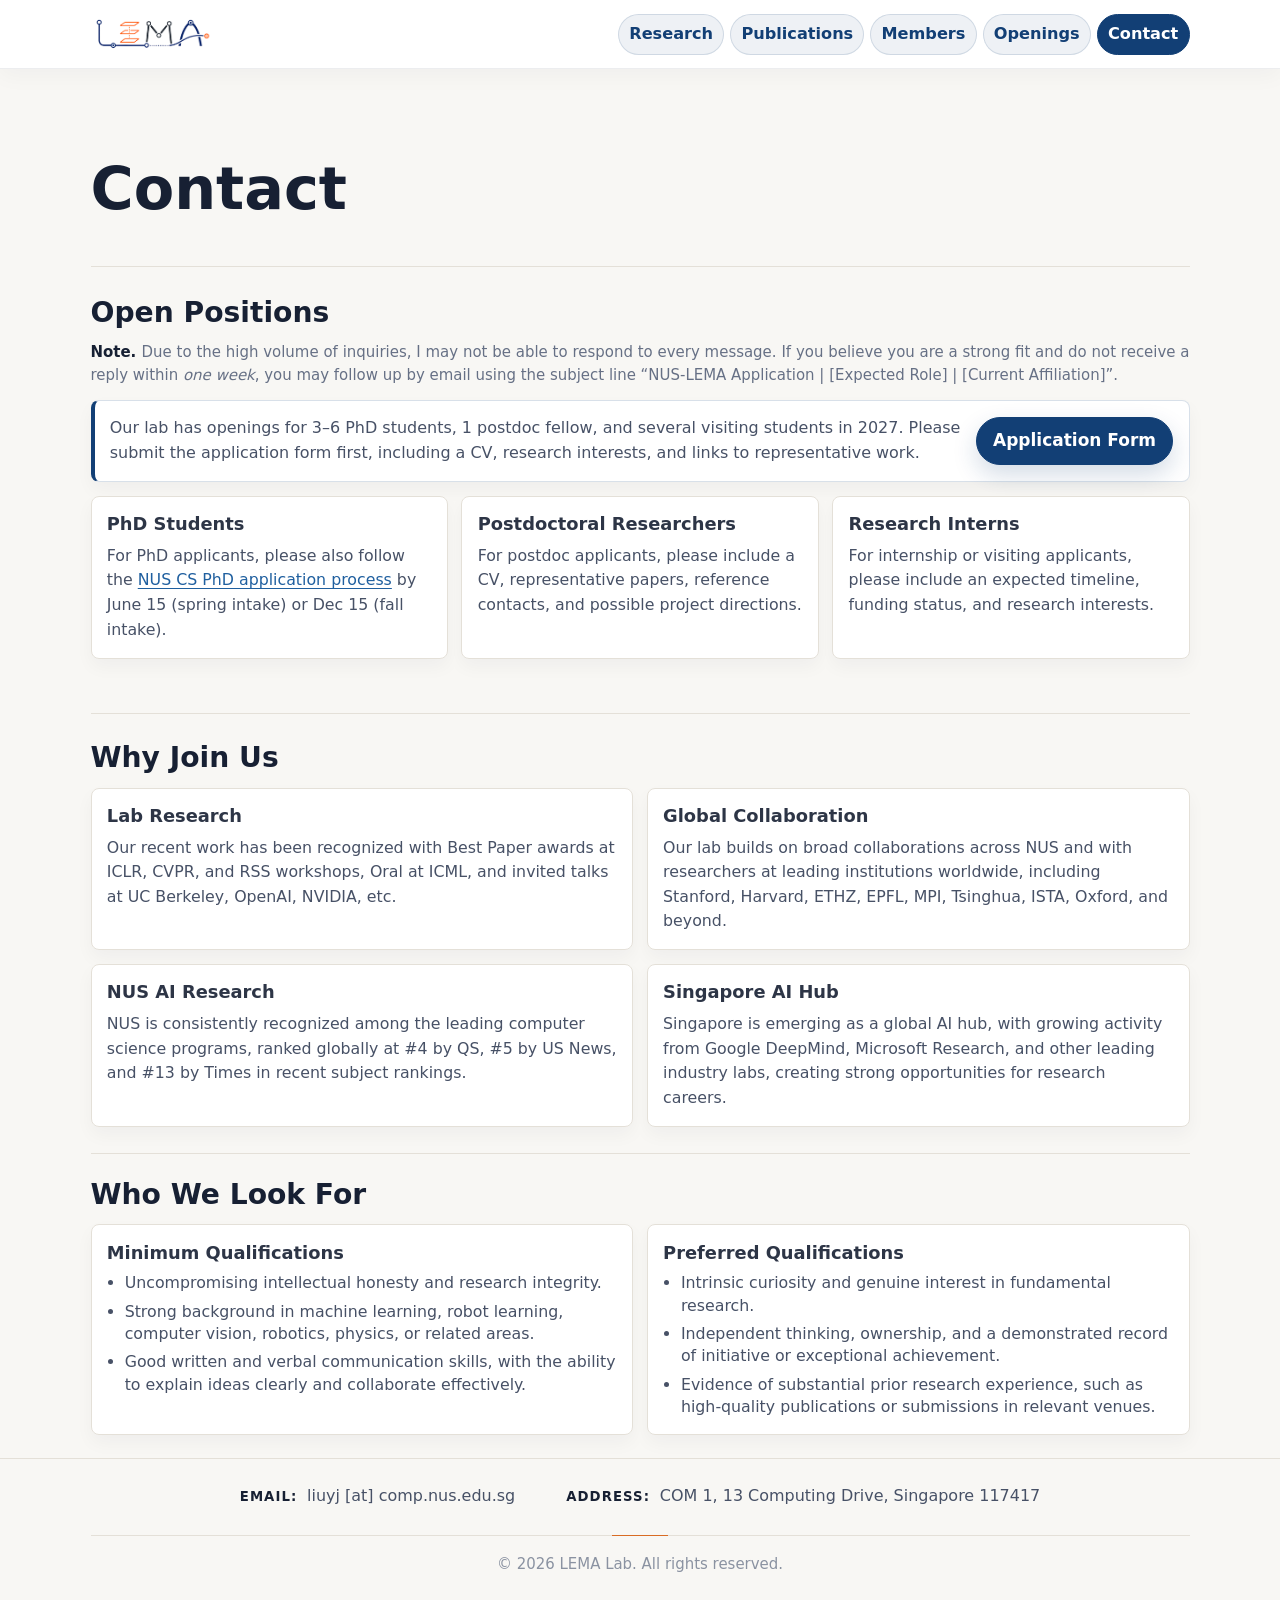
==== commit 9af28f1e: "Built site for gh-pages" ====
--- a/contact.html
+++ b/contact.html
@@ -2,7 +2,7 @@
 <html xmlns="http://www.w3.org/1999/xhtml" lang="en" xml:lang="en"><head>
 
 <meta charset="utf-8">
-<meta name="generator" content="quarto-1.9.38">
+<meta name="generator" content="quarto-1.10.18">
 
 <meta name="viewport" content="width=device-width, initial-scale=1.0, user-scalable=yes">
 
@@ -13,10 +13,13 @@
 /* Default styles provided by pandoc.
 ** See https://pandoc.org/MANUAL.html#variables-for-html for config info.
 */
-code{white-space: pre-wrap;}
 span.smallcaps{font-variant: small-caps;}
-div.columns{display: flex; gap: min(4vw, 1.5em);}
-div.column{flex: auto; overflow-x: auto;}
+div.columns{display: flex; gap: 1.5em;}
+div.column{flex: auto;}
+@media screen {
+div.columns{gap: min(4vw, 1.5em);}
+div.column{overflow-x: auto;}
+}
 div.hanging-indent{margin-left: 1.5em; text-indent: -1.5em;}
 ul.task-list{list-style: none;}
 ul.task-list li input[type="checkbox"] {
@@ -35,10 +38,10 @@
 <script src="site_libs/quarto-html/popper.min.js"></script>
 <script src="site_libs/quarto-html/tippy.umd.min.js"></script>
 <link href="site_libs/quarto-html/tippy.css" rel="stylesheet">
-<link href="site_libs/quarto-html/quarto-syntax-highlighting-15634bcf2e68342d4ad2dfa704d543f6.css" rel="stylesheet" id="quarto-text-highlighting-styles">
+<link href="site_libs/quarto-html/quarto-syntax-highlighting-64a204ab8560d761af7679ceaba22944.css" rel="stylesheet" id="quarto-text-highlighting-styles">
 <script src="site_libs/bootstrap/bootstrap.min.js"></script>
 <link href="site_libs/bootstrap/bootstrap-icons.css" rel="stylesheet">
-<link href="site_libs/bootstrap/bootstrap-109e9772717ea4e50b9d8a445b04afdc.min.css" rel="stylesheet" append-hash="true" id="quarto-bootstrap" data-mode="light">
+<link href="site_libs/bootstrap/bootstrap-89c1c2551475fd9db532f438362d2132.min.css" rel="stylesheet" append-hash="true" id="quarto-bootstrap" data-mode="light">
 <script id="quarto-search-options" type="application/json">{
   "language": {
     "search-no-results-text": "No results",
--- a/site_libs/quarto-html/quarto-syntax-highlighting-64a204ab8560d761af7679ceaba22944.css
+++ b/site_libs/quarto-html/quarto-syntax-highlighting-64a204ab8560d761af7679ceaba22944.css
@@ -0,0 +1,236 @@
+/* quarto syntax highlight colors */
+:root {
+  --quarto-hl-ot-color: #003B4F;
+  --quarto-hl-at-color: #657422;
+  --quarto-hl-ss-color: #20794D;
+  --quarto-hl-an-color: #5E5E5E;
+  --quarto-hl-fu-color: #4758AB;
+  --quarto-hl-st-color: #20794D;
+  --quarto-hl-cf-color: #003B4F;
+  --quarto-hl-op-color: #5E5E5E;
+  --quarto-hl-er-color: #AD0000;
+  --quarto-hl-bn-color: #AD0000;
+  --quarto-hl-al-color: #AD0000;
+  --quarto-hl-va-color: #111111;
+  --quarto-hl-bu-color: inherit;
+  --quarto-hl-ex-color: inherit;
+  --quarto-hl-pp-color: #AD0000;
+  --quarto-hl-in-color: #5E5E5E;
+  --quarto-hl-vs-color: #20794D;
+  --quarto-hl-wa-color: #5E5E5E;
+  --quarto-hl-do-color: #5E5E5E;
+  --quarto-hl-im-color: #00769E;
+  --quarto-hl-ch-color: #20794D;
+  --quarto-hl-dt-color: #AD0000;
+  --quarto-hl-fl-color: #AD0000;
+  --quarto-hl-co-color: #5E5E5E;
+  --quarto-hl-cv-color: #5E5E5E;
+  --quarto-hl-cn-color: #8f5902;
+  --quarto-hl-sc-color: #5E5E5E;
+  --quarto-hl-dv-color: #AD0000;
+  --quarto-hl-kw-color: #003B4F;
+}
+
+/* other quarto variables */
+:root {
+  --quarto-font-monospace: SFMono-Regular, Menlo, Monaco, Consolas, "Liberation Mono", "Courier New", monospace;
+}
+
+/* syntax highlight based on Pandoc's rules */
+pre > code.sourceCode > span {
+  color: #003B4F;
+}
+
+code.sourceCode > span {
+  color: #003B4F;
+}
+
+div.sourceCode,
+div.sourceCode pre.sourceCode {
+  color: #003B4F;
+}
+
+/* Normal */
+code span {
+  color: #003B4F;
+}
+
+/* Alert */
+code span.al {
+  color: #AD0000;
+  font-style: inherit;
+}
+
+/* Annotation */
+code span.an {
+  color: #5E5E5E;
+  font-style: inherit;
+}
+
+/* Attribute */
+code span.at {
+  color: #657422;
+  font-style: inherit;
+}
+
+/* BaseN */
+code span.bn {
+  color: #AD0000;
+  font-style: inherit;
+}
+
+/* BuiltIn */
+code span.bu {
+  font-style: inherit;
+}
+
+/* ControlFlow */
+code span.cf {
+  color: #003B4F;
+  font-weight: bold;
+  font-style: inherit;
+}
+
+/* Char */
+code span.ch {
+  color: #20794D;
+  font-style: inherit;
+}
+
+/* Constant */
+code span.cn {
+  color: #8f5902;
+  font-style: inherit;
+}
+
+/* Comment */
+code span.co {
+  color: #5E5E5E;
+  font-style: inherit;
+}
+
+/* CommentVar */
+code span.cv {
+  color: #5E5E5E;
+  font-style: italic;
+}
+
+/* Documentation */
+code span.do {
+  color: #5E5E5E;
+  font-style: italic;
+}
+
+/* DataType */
+code span.dt {
+  color: #AD0000;
+  font-style: inherit;
+}
+
+/* DecVal */
+code span.dv {
+  color: #AD0000;
+  font-style: inherit;
+}
+
+/* Error */
+code span.er {
+  color: #AD0000;
+  font-style: inherit;
+}
+
+/* Extension */
+code span.ex {
+  font-style: inherit;
+}
+
+/* Float */
+code span.fl {
+  color: #AD0000;
+  font-style: inherit;
+}
+
+/* Function */
+code span.fu {
+  color: #4758AB;
+  font-style: inherit;
+}
+
+/* Import */
+code span.im {
+  color: #00769E;
+  font-style: inherit;
+}
+
+/* Information */
+code span.in {
+  color: #5E5E5E;
+  font-style: inherit;
+}
+
+/* Keyword */
+code span.kw {
+  color: #003B4F;
+  font-weight: bold;
+  font-style: inherit;
+}
+
+/* Operator */
+code span.op {
+  color: #5E5E5E;
+  font-style: inherit;
+}
+
+/* Other */
+code span.ot {
+  color: #003B4F;
+  font-style: inherit;
+}
+
+/* Preprocessor */
+code span.pp {
+  color: #AD0000;
+  font-style: inherit;
+}
+
+/* SpecialChar */
+code span.sc {
+  color: #5E5E5E;
+  font-style: inherit;
+}
+
+/* SpecialString */
+code span.ss {
+  color: #20794D;
+  font-style: inherit;
+}
+
+/* String */
+code span.st {
+  color: #20794D;
+  font-style: inherit;
+}
+
+/* Variable */
+code span.va {
+  color: #111111;
+  font-style: inherit;
+}
+
+/* VerbatimString */
+code span.vs {
+  color: #20794D;
+  font-style: inherit;
+}
+
+/* Warning */
+code span.wa {
+  color: #5E5E5E;
+  font-style: italic;
+}
+
+.prevent-inlining {
+  content: "</";
+}
+
+/*# sourceMappingURL=9d8d5bb603a83b8298b89080a598c93b.css.map */
